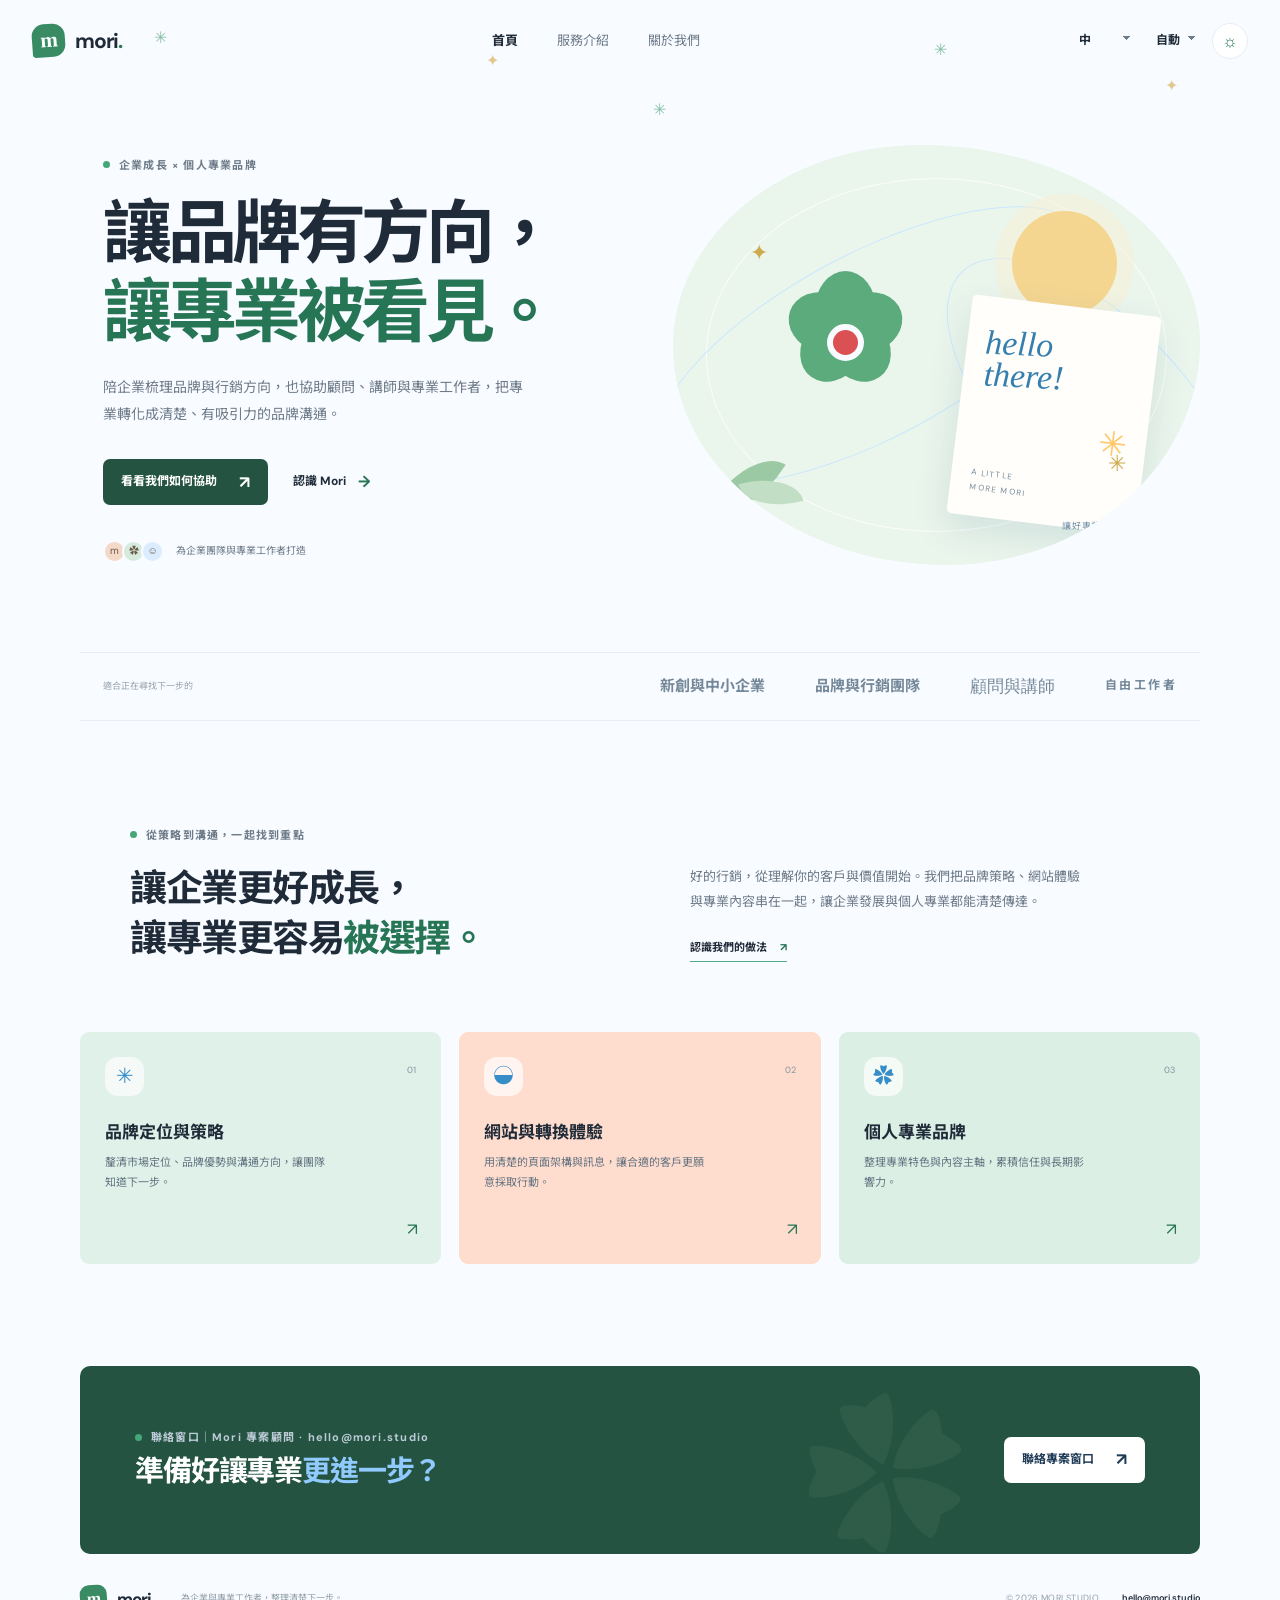
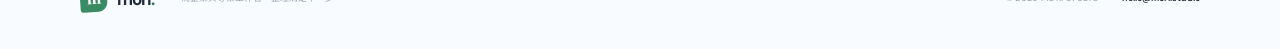
==== index.html @ 37d3c348 "Add multilingual marketing website Publish the three-page responsive site with Traditional Chinese, " ====
<!doctype html>
<html lang="zh-Hant">
<head>
  <meta charset="utf-8"><meta name="viewport" content="width=device-width, initial-scale=1">
  <meta name="theme-color" content="#f8fbff"><meta name="description" content="Mori Studio — thoughtful design for bright ideas.">
  <title>Mori Studio — 讓好點子，自然發光</title><link rel="stylesheet" href="style.css">
</head>
<body>
  <div class="season-sparkles" aria-hidden="true"><span>✳</span><span>✦</span><span>✳</span><span>✦</span><span>✳</span></div>
  <header class="site-header"><a class="brand" href="index.html" aria-label="Mori Studio home"><span class="brand-mark">m</span><span>mori<span class="brand-dot">.</span></span></a>
    <nav class="main-nav" id="mainNav"><a class="active" href="index.html" data-i18n="navHome">首頁</a><a href="services.html" data-i18n="navServices">服務介紹</a><a href="about.html" data-i18n="navAbout">品牌故事</a></nav>
    <div class="header-actions"><label class="select-wrap"><span class="sr-only">Language</span><select id="languageSelect" aria-label="Language"><option value="zh">中</option><option value="en">EN</option><option value="ja">日本語</option></select></label><label class="select-wrap season-select"><span class="sr-only">Season theme</span><select id="seasonSelect" aria-label="Season theme"><option value="auto" data-i18n="seasonAuto">自動</option><option value="none" data-i18n="seasonDefault">一般</option><option value="christmas" data-i18n="seasonChristmas">聖誕</option></select></label><button class="icon-button mode-toggle" id="modeToggle" aria-label="Toggle dark mode" title="Light / dark mode"><span class="sun-icon">☼</span></button><button class="menu-toggle" id="menuToggle" aria-label="Open menu" aria-expanded="false"><span></span><span></span></button></div>
  </header>
  <main>
    <section class="hero page-width">
      <div class="hero-copy"><p class="eyebrow"><span class="eyebrow-dot"></span><span data-i18n="heroEyebrow">讓靈感，成為日常</span></p><h1 data-i18n="heroTitle">讓好點子<br><span>自然發光。</span></h1><p class="hero-description" data-i18n="heroDescription">我們用設計與創意，陪伴品牌找到自己的節奏。從第一個想法開始，一起做出讓人記得的事。</p><div class="hero-buttons"><a class="button button-primary" href="services.html"><span data-i18n="heroCta">探索我們的服務</span><span class="arrow">↗</span></a><a class="text-link" href="about.html"><span data-i18n="heroSecondary">認識 Mori</span><span>→</span></a></div><div class="hero-note"><div class="avatar-stack"><span>m</span><span>✿</span><span>☺</span></div><p data-i18n="heroNote">和 120+ 個好點子一起成長</p></div></div>
      <div class="hero-art" aria-label="Abstract colorful shapes"><div class="art-orbit orbit-one"></div><div class="art-orbit orbit-two"></div><div class="art-sun"></div><div class="art-flower"><i></i><i></i><i></i><i></i><i></i><b></b></div><div class="art-card"><span class="card-scribble">hello<br>there!</span><span class="card-caption">A LITTLE<br>MORE MORI</span><span class="card-star">✳</span></div><div class="art-leaf leaf-one"></div><div class="art-leaf leaf-two"></div><div class="art-spark spark-one">✦</div><div class="art-spark spark-two">✳</div><div class="art-caption"><span>01 / 03</span><span data-i18n="artCaption">靈感，正在發生</span></div></div>
    </section>
    <section class="trust-strip page-width"><span data-i18n="trustLabel">適合正在尋找下一步的</span><div class="trust-logos"><b data-i18n="trust1">新創與中小企業</b><b data-i18n="trust2">品牌與行銷團隊</b><b class="logo-serif" data-i18n="trust3">顧問與講師</b><b class="logo-spaced" data-i18n="trust4">自由工作者</b></div></section>
    <section class="intro-section page-width"><div class="section-heading"><p class="eyebrow"><span class="eyebrow-dot"></span><span data-i18n="introEyebrow">小小工作室，大大好奇心</span></p><h2 data-i18n="introTitle">好設計，讓每一天<br>多一點點<span>喜歡。</span></h2></div><div class="intro-side"><p data-i18n="introCopy">Mori 是一間相信溫柔力量的創意工作室。我們把複雜的事情化成清楚的故事，讓品牌更靠近人，也更像自己。</p><a href="about.html" class="under-link"><span data-i18n="learnMore">多認識我們</span> <span>↗</span></a></div></section>
    <section class="service-preview page-width"><div class="service-card service-card-blue"><div class="service-icon">✳</div><span class="card-index">01</span><h3 data-i18n="service1Title">品牌識別</h3><p data-i18n="service1Text">從名字、色彩到語氣，整理出一眼就認得的品牌個性。</p><a href="services.html" aria-label="Brand identity">↗</a></div><div class="service-card service-card-peach"><div class="service-icon">◒</div><span class="card-index">02</span><h3 data-i18n="service2Title">網站體驗</h3><p data-i18n="service2Text">打造清楚好逛的網站，讓每一次點擊都有好感。</p><a href="services.html" aria-label="Web experience">↗</a></div><div class="service-card service-card-green"><div class="service-icon">✿</div><span class="card-index">03</span><h3 data-i18n="service3Title">內容創意</h3><p data-i18n="service3Text">用有溫度的文字與影像，把品牌故事分享出去。</p><a href="services.html" aria-label="Creative content">↗</a></div></section>
    <section class="cta-band page-width"><div><p class="eyebrow"><span class="eyebrow-dot"></span><span data-i18n="ctaEyebrow">下一個好點子，從這裡開始</span></p><h2 data-i18n="ctaTitle">一起做點<span>不一樣的。</span></h2></div><a class="button button-light" href="mailto:hello@mori.studio"><span data-i18n="ctaButton">和我們聊聊</span><span class="arrow">↗</span></a><span class="cta-flower" aria-hidden="true">✿</span></section>
  </main>
  <footer class="site-footer page-width"><a class="brand" href="index.html"><span class="brand-mark">m</span><span>mori<span class="brand-dot">.</span></span></a><p data-i18n="footerLine">為企業與專業工作者，整理清楚下一步。</p><div class="footer-right"><span>© 2026 MORI STUDIO</span><a href="mailto:hello@mori.studio">hello@mori.studio</a></div></footer>
  <script src="script.js"></script>
</body></html>
---- style.css ----
@import url('https://fonts.googleapis.com/css2?family=DM+Sans:wght@400;500;600;700&family=Noto+Sans+JP:wght@400;500;600;700&family=Noto+Sans+TC:wght@400;500;600;700;800&display=swap');
:root{--bg:#f8fbff;--surface:#fff;--ink:#202b39;--muted:#6e7b89;--blue:#75bafa;--blue-deep:#3289d1;--line:#e7edf3;--pale-blue:#e4f3ff;--peach:#ffddce;--green:#dcefe4;--navy:#203b57;--shadow:0 24px 70px #2c567215;--season:#76b9ef;--season-accent:#ffe4a5;--season-deep:#398aca;color-scheme:light}
*{box-sizing:border-box}html{scroll-behavior:smooth}body{margin:0;background:var(--bg);color:var(--ink);font-family:'DM Sans','Noto Sans TC','Noto Sans JP',sans-serif;line-height:1.65;transition:background .3s,color .3s}a{color:inherit;text-decoration:none}button,select{font:inherit}.page-width{width:min(1120px,calc(100% - 64px));margin-inline:auto}.site-header{height:82px;width:min(1240px,calc(100% - 64px));margin:auto;display:flex;align-items:center;justify-content:space-between;position:relative;z-index:10}.brand{display:inline-flex;align-items:center;gap:10px;font-size:21px;font-weight:700;letter-spacing:-1px}.brand-mark{width:33px;height:33px;border-radius:12px 12px 12px 3px;background:var(--blue);color:white;display:grid;place-items:center;font:700 21px Georgia,serif;transform:rotate(-4deg)}.brand-dot{color:var(--blue-deep)}.main-nav{display:flex;align-items:center;gap:39px;color:var(--muted);font-size:13px}.main-nav a{transition:color .2s}.main-nav a:hover,.main-nav a.active{color:var(--ink)}.main-nav a.active{font-weight:700}.header-actions{display:flex;align-items:center;gap:12px}.select-wrap select{appearance:none;border:0;background:transparent;color:var(--ink);font-weight:700;font-size:12px;padding:8px 20px 8px 9px;cursor:pointer;background-image:linear-gradient(45deg,transparent 50%,var(--muted) 50%),linear-gradient(135deg,var(--muted) 50%,transparent 50%);background-position:calc(100% - 8px) 13px,calc(100% - 4px) 13px;background-size:4px 4px;background-repeat:no-repeat}.icon-button,.menu-toggle{width:36px;height:36px;border:1px solid var(--line);background:var(--surface);border-radius:50%;color:var(--ink);cursor:pointer;display:grid;place-items:center}.sun-icon{font-size:17px;color:var(--blue-deep)}.menu-toggle{display:none;border-radius:10px}.menu-toggle span{width:15px;height:1.5px;background:var(--ink);display:block}.menu-toggle span+span{margin-top:4px}.sr-only{position:absolute;width:1px;height:1px;padding:0;margin:-1px;overflow:hidden;clip:rect(0,0,0,0);white-space:nowrap;border:0}
.hero{display:grid;grid-template-columns:1fr 1fr;align-items:center;gap:65px;padding:55px 0 80px;min-height:570px}.hero-copy{padding:10px 0 0 23px}.eyebrow{margin:0 0 20px;color:var(--muted);font-size:11px;font-weight:700;letter-spacing:.11em;display:flex;gap:9px;align-items:center}.eyebrow-dot{width:7px;height:7px;background:var(--blue);border-radius:50%}.hero h1,.subhero h1{font-size:clamp(44px,5.4vw,69px);letter-spacing:-.065em;line-height:1.15;margin:0 0 21px;font-weight:700}.hero h1 span,.subhero h1 span{color:var(--blue-deep)}.hero-description,.subhero-copy{max-width:430px;color:var(--muted);font-size:14px;line-height:1.95;margin:0}.hero-buttons{display:flex;align-items:center;gap:25px;margin-top:31px}.button{padding:13px 18px;border-radius:7px;display:inline-flex;align-items:center;gap:22px;font-size:12px;font-weight:700;transition:transform .2s,box-shadow .2s}.button:hover{transform:translateY(-2px);box-shadow:0 8px 22px #16416a20}.button-primary{background:var(--navy);color:white}.arrow{font-size:17px;line-height:1}.text-link{font-size:12px;font-weight:700;display:flex;gap:12px;align-items:center}.text-link span:last-child{font-size:16px;color:var(--blue-deep)}.hero-note{display:flex;align-items:center;gap:12px;margin-top:35px}.hero-note p{font-size:10px;color:var(--muted);margin:0}.avatar-stack{display:flex;padding-left:4px}.avatar-stack span{width:23px;height:23px;border-radius:50%;border:2px solid var(--bg);margin-left:-4px;background:#f4d9c8;color:#6d594b;font-size:10px;display:grid;place-items:center}.avatar-stack span:nth-child(2){background:#d6eade}.avatar-stack span:nth-child(3){background:#dcecff}
.hero-art{height:420px;position:relative;isolation:isolate;background:#edf7ff;border-radius:47% 53% 48% 52%/48% 47% 53% 52%;overflow:hidden}.hero-art:before{content:"";position:absolute;inset:33px;border:1px solid #ffffffbd;border-radius:50%;z-index:-1}.art-orbit{position:absolute;border:1px solid #c9e7ff;border-radius:50%;transform:rotate(-28deg)}.orbit-one{width:480px;height:185px;left:-41px;top:108px}.orbit-two{width:385px;height:180px;right:-88px;top:175px;transform:rotate(46deg)}.art-sun{position:absolute;width:105px;height:105px;border-radius:50%;background:#ffddbf;top:66px;right:83px;box-shadow:0 0 0 17px #ffeada70}.art-flower{position:absolute;width:155px;height:155px;top:125px;left:95px;animation:float 7s ease-in-out infinite}.art-flower i{width:61px;height:76px;position:absolute;left:47px;top:1px;background:#7dbbef;border-radius:50% 50% 43% 43%;transform-origin:50% 77%}.art-flower i:nth-child(2){transform:rotate(72deg)}.art-flower i:nth-child(3){transform:rotate(144deg)}.art-flower i:nth-child(4){transform:rotate(216deg)}.art-flower i:nth-child(5){transform:rotate(288deg)}.art-flower b{position:absolute;width:37px;height:37px;top:54px;left:59px;border-radius:50%;background:#ffe5a8;border:6px solid #f8fbff}.art-card{position:absolute;width:190px;height:220px;right:51px;bottom:40px;background:#fffefa;box-shadow:0 14px 35px #36688a22;border-radius:5px;transform:rotate(7deg);padding:25px 19px}.card-scribble{font:italic 34px Georgia,serif;color:#347faf;line-height:.95;display:block;transform:rotate(-4deg)}.card-caption{display:block;position:absolute;bottom:22px;left:20px;font-size:8px;letter-spacing:.16em;line-height:1.8;color:#74899b}.card-star{position:absolute;right:20px;top:105px;font-size:34px;color:#ffc96b}.art-leaf{position:absolute;width:42px;height:75px;border-radius:100% 0 100% 0;background:#9bc9a4;transform:rotate(32deg);left:54px;bottom:42px}.leaf-two{left:77px;bottom:35px;transform:rotate(75deg) scale(.78);background:#c2dfc5}.art-spark{position:absolute;color:#f1be56}.spark-one{top:90px;left:77px;font-size:22px}.spark-two{bottom:82px;right:74px;font-size:22px;color:#5ca8df}.art-caption{position:absolute;left:42px;bottom:31px;right:40px;display:flex;justify-content:space-between;color:#7191aa;font-size:9px;letter-spacing:.09em}.art-caption span:first-child{font-weight:700}.trust-strip{border-top:1px solid var(--line);border-bottom:1px solid var(--line);padding:21px 23px;display:flex;align-items:center;justify-content:space-between;color:#98a4ae;font-size:9px}.trust-logos{display:flex;align-items:center;gap:50px;color:#75889a}.trust-logos b{font-size:15px;font-weight:700}.trust-logos b span{font-size:7px;vertical-align:top}.trust-logos .logo-serif{font:17px Georgia,serif}.trust-logos .logo-spaced{letter-spacing:.2em;font-size:12px}.trust-logos .logo-script{font:italic 17px Georgia,serif}
.intro-section{display:grid;grid-template-columns:1fr 1fr;gap:100px;padding:105px 50px 58px;align-items:end}.section-heading h2,.process-intro h2,.values-section h2{font-size:37px;line-height:1.35;letter-spacing:-.04em;margin:0}.section-heading h2 span,.values-section h2 span{color:var(--blue-deep)}.intro-side{padding-bottom:4px}.intro-side p,.process-intro>p:last-child{max-width:400px;color:var(--muted);font-size:13px;line-height:1.95;margin:0 0 19px}.under-link{font-size:11px;font-weight:700;border-bottom:1px solid var(--blue);padding-bottom:7px}.under-link span:last-child{color:var(--blue-deep);margin-left:10px}.service-preview{display:grid;grid-template-columns:repeat(3,1fr);gap:18px;padding:10px 0 102px}.service-card{min-height:232px;border-radius:9px;padding:25px 25px 22px;position:relative;overflow:hidden}.service-card-blue{background:var(--pale-blue)}.service-card-peach{background:var(--peach)}.service-card-green{background:var(--green)}.service-icon{width:39px;height:39px;background:#ffffffb0;border-radius:13px;display:grid;place-items:center;color:#368dc8;font-size:21px}.card-index{position:absolute;right:25px;top:31px;color:#8293a0;font-size:9px}.service-card h3{font-size:17px;margin:22px 0 7px}.service-card p{font-size:11px;color:#657482;line-height:1.8;max-width:225px;margin:0}.service-card>a{position:absolute;right:23px;bottom:21px;font-size:17px;color:var(--blue-deep)}
.cta-band{position:relative;overflow:hidden;background:var(--navy);border-radius:10px;min-height:188px;padding:40px 55px;display:flex;align-items:center;justify-content:space-between;color:white}.cta-band .eyebrow{color:#bdcbd8;margin-bottom:7px}.cta-band .eyebrow-dot{background:#85c3f5}.cta-band h2{font-size:29px;line-height:1.3;letter-spacing:-.04em;margin:0}.cta-band h2 span{color:#91caff}.button-light{background:white;color:#203b57;position:relative;z-index:1}.cta-flower{position:absolute;font-size:165px;color:#ffffff0c;right:230px;bottom:-61px;transform:rotate(-17deg)}.site-footer{padding:31px 0 36px;display:flex;align-items:center;gap:27px;color:#93a0aa;font-size:9px}.site-footer .brand{font-size:17px;color:var(--ink)}.site-footer .brand-mark{width:27px;height:27px;font-size:17px;border-radius:9px 9px 9px 3px}.site-footer>p{margin:0}.footer-right{margin-left:auto;display:flex;align-items:center;gap:23px;font-size:9px;letter-spacing:.04em}.footer-right a{color:var(--ink);font-weight:600;letter-spacing:0}.season-sparkles{display:none;pointer-events:none}.subhero{min-height:390px;padding:82px 90px 72px;position:relative;overflow:hidden;border-bottom:1px solid var(--line)}.subhero h1{font-size:56px;margin-bottom:18px}.subhero-copy{max-width:520px}.subhero-shape{position:absolute;right:130px;top:80px;font-size:190px;line-height:1;color:#e4f3ff;transform:rotate(-12deg)}.offer-list{padding:45px 90px 76px}.offer-row{min-height:131px;border-bottom:1px solid var(--line);display:grid;grid-template-columns:55px 75px 1fr 35px;align-items:center;gap:15px}.offer-number{font-size:11px;color:#9eabb5}.offer-icon{width:49px;height:49px;border-radius:16px;display:grid;place-items:center;font-size:23px;color:var(--blue-deep)}.offer-icon.blue{background:var(--pale-blue)}.offer-icon.peach{background:var(--peach)}.offer-icon.green{background:var(--green)}.offer-row h2{font-size:19px;margin:0 0 5px}.offer-row p{font-size:11px;color:var(--muted);margin:0}.offer-arrow{color:var(--blue-deep);font-size:19px}.process-section{padding:68px 75px 80px;background:#f0f7fc;border-radius:12px;display:grid;grid-template-columns:.8fr 1.2fr;gap:75px;margin-bottom:90px}.process-intro h2{font-size:30px;margin-bottom:12px}.process-intro>p:last-child{font-size:12px}.process-steps{display:grid;grid-template-columns:repeat(3,1fr);gap:22px;align-content:center}.process-steps>div{border-top:1px solid #cbddea;padding-top:14px}.process-steps>div>span{font-size:10px;color:var(--blue-deep);font-weight:700}.process-steps h3{font-size:14px;margin:15px 0 6px}.process-steps p{font-size:10px;line-height:1.8;color:var(--muted);margin:0}.about-hero{min-height:450px}.about-illustration{position:absolute;right:140px;top:80px;width:270px;height:270px;border-radius:50%;background:#edf7ff;display:grid;place-items:center}.about-circle{width:160px;height:160px;border:1px solid #add6f1;border-radius:50%;display:flex;flex-direction:column;align-items:center;justify-content:center;color:#438bc0;font:italic 38px Georgia,serif;transform:rotate(-10deg)}.about-circle span{font:10px 'DM Sans',sans-serif;letter-spacing:.2em;text-transform:uppercase}.about-star{position:absolute;right:17px;top:22px;font-size:45px;color:#facb74}.about-leaf{position:absolute;bottom:17px;left:15px;font-size:45px;color:#9dcba6}.about-line{position:absolute;width:350px;height:125px;border:1px solid #c4e2f6;border-radius:50%;transform:rotate(-32deg)}.values-section{padding:95px 85px;display:grid;grid-template-columns:.75fr 1.25fr;gap:80px}.values-section h2{font-size:36px}.values-grid{display:grid;grid-template-columns:1fr 1fr;gap:28px 34px}.values-grid article{border-top:1px solid var(--line);padding-top:14px}.values-grid article>span{font-size:10px;color:var(--blue-deep);font-weight:700}.values-grid h3{font-size:14px;margin:10px 0 5px}.values-grid p{font-size:10px;color:var(--muted);line-height:1.8;margin:0}.quote-section{position:relative;text-align:center;padding:60px 140px 78px;background:#f0f7fc;border-radius:12px;margin-bottom:90px}.quote-mark{font:68px Georgia,serif;color:var(--blue);line-height:.8}.quote-section blockquote{font-size:23px;font-weight:600;line-height:1.7;max-width:700px;margin:17px auto 20px;letter-spacing:-.025em}.quote-credit{font-size:9px;letter-spacing:.17em;color:var(--muted)}.quote-flower{position:absolute;right:58px;bottom:30px;color:#cbe5f8;font-size:65px}
body.dark{--bg:#121c27;--surface:#1b2836;--ink:#edf5fc;--muted:#9badbc;--blue:#5ca8e5;--blue-deep:#8ccaff;--line:#2a3948;--pale-blue:#20394d;--peach:#44342f;--green:#293d35;--navy:#1d3852;--shadow:0 24px 70px #0004;color-scheme:dark}.dark .hero-art,.dark .about-illustration{background:#1b3041}.dark .process-section,.dark .quote-section{background:#182936}.dark .art-card{background:#263340}.dark .art-card .card-scribble{color:#8ccaff}.dark .art-flower b{border-color:#1b3041}.dark .art-caption,.dark .card-caption{color:#9bb2c4}.dark .trust-logos{color:#9badbc}.dark .subhero-shape{color:#1c2c3a}.dark .service-card p{color:#b3c1cb}.dark .button-light{background:#eef6fc;color:#203b57}
body.christmas{--blue:#53aa87;--blue-deep:#267555;--pale-blue:#dff1e8;--navy:#245441;--season:#65b98f;--season-accent:#e7bc61;--season-deep:#307c5c}.christmas .hero-art,.christmas .about-illustration{background:#eaf5ec}.christmas .art-sun{background:#f4d690;box-shadow:0 0 0 17px #f8edcf70}.christmas .art-flower i{background:#5bab7d}.christmas .art-flower b{background:#db5053}.christmas .season-sparkles{display:block;position:absolute;inset:0 0 auto;height:1px;z-index:1}.season-sparkles span{position:absolute;top:25px;color:#3b9a6d;font-size:16px;opacity:.6}.season-sparkles span:nth-child(1){left:12%}.season-sparkles span:nth-child(2){left:38%;top:48px;color:#d4a744}.season-sparkles span:nth-child(3){right:26%;top:37px}.season-sparkles span:nth-child(4){right:8%;top:73px;color:#d4a744}.season-sparkles span:nth-child(5){right:48%;top:97px}.christmas .brand-mark{background:#388b63}.christmas .eyebrow-dot{background:#45a777}.christmas .art-spark{color:#ceaa4c}
@keyframes float{0%,100%{transform:translateY(0) rotate(-4deg)}50%{transform:translateY(-9px) rotate(2deg)}}
@media(max-width:850px){.hero{gap:25px}.hero-copy{padding-left:0}.hero-art{height:360px}.art-card{width:160px;height:190px;right:24px}.art-flower{left:55px;top:100px;transform:scale(.85)}.intro-section{padding-inline:20px;gap:45px}.trust-logos{gap:25px}.subhero{padding-left:50px}.subhero-shape{right:30px}.about-illustration{right:40px;transform:scale(.8)}.process-section{padding:48px 35px;gap:35px}.values-section{padding-inline:35px;gap:40px}}
@media(max-width:640px){.page-width{width:calc(100% - 38px)}.site-header{width:calc(100% - 38px);height:70px}.brand{font-size:19px}.main-nav{display:none;position:absolute;top:62px;right:0;left:0;background:var(--surface);border:1px solid var(--line);border-radius:12px;padding:12px;box-shadow:var(--shadow);flex-direction:column;align-items:stretch;gap:0}.main-nav.open{display:flex}.main-nav a{padding:12px 13px}.header-actions{gap:7px}.icon-button,.menu-toggle{width:34px;height:34px}.menu-toggle{display:block}.hero{display:flex;flex-direction:column;align-items:stretch;padding:38px 0 50px;gap:35px;min-height:unset}.hero-copy{padding:0 3px}.eyebrow{font-size:10px;margin-bottom:16px}.hero h1{font-size:49px;margin-bottom:17px}.hero-description{font-size:13px}.hero-buttons{margin-top:24px;gap:18px}.button{padding:12px 14px;gap:16px}.hero-note{margin-top:25px}.hero-art{height:320px;width:min(100%,420px);align-self:center}.art-flower{left:44px;top:81px;transform:scale(.78)}.art-card{width:153px;height:177px;right:22px;bottom:34px;padding:21px 16px}.card-scribble{font-size:29px}.art-sun{width:78px;height:78px;top:44px;right:56px}.art-caption{left:28px;right:26px;bottom:22px}.trust-strip{padding:17px 2px;display:block}.trust-strip>span{display:block;text-align:center;margin-bottom:14px}.trust-logos{justify-content:space-around;gap:8px}.trust-logos b{font-size:12px}.trust-logos .logo-serif,.trust-logos .logo-script{font-size:13px}.trust-logos .logo-spaced{font-size:9px}.intro-section{grid-template-columns:1fr;gap:16px;padding:68px 4px 32px}.section-heading h2,.values-section h2{font-size:32px}.intro-side p{font-size:12px}.service-preview{grid-template-columns:1fr;gap:11px;padding-bottom:64px}.service-card{min-height:190px;padding:21px}.service-card h3{margin-top:17px}.cta-band{min-height:215px;padding:30px 25px;align-items:flex-start;flex-direction:column;justify-content:center;gap:18px}.cta-band h2{font-size:25px}.cta-flower{right:12px;bottom:-50px;font-size:140px}.site-footer{padding:24px 0 30px;display:grid;grid-template-columns:1fr auto;gap:9px}.site-footer>p{grid-column:1/-1;grid-row:2}.footer-right{grid-column:1/-1;margin:7px 0 0;justify-content:space-between}.subhero{min-height:355px;padding:62px 5px 45px}.subhero h1{font-size:43px;position:relative;z-index:1}.subhero-copy{max-width:350px;font-size:12px;position:relative;z-index:1}.subhero-shape{font-size:115px;right:5px;top:115px;opacity:.65}.offer-list{padding:24px 0 52px}.offer-row{min-height:112px;grid-template-columns:28px 48px 1fr 18px;gap:9px}.offer-icon{width:40px;height:40px;border-radius:13px}.offer-row h2{font-size:15px}.offer-row p{font-size:9px;line-height:1.6}.process-section{display:block;padding:34px 23px;margin-bottom:60px}.process-intro h2{font-size:26px}.process-steps{margin-top:29px;gap:12px}.process-steps h3{font-size:12px}.process-steps p{font-size:9px}.about-hero{min-height:455px}.about-hero .subhero-copy{max-width:310px}.about-illustration{width:170px;height:170px;top:auto;bottom:12px;right:-2px;transform:scale(.72);transform-origin:bottom right;opacity:.85}.about-circle{width:145px;height:145px}.values-section{padding:65px 4px;display:block}.values-grid{margin-top:27px;gap:22px 18px}.values-grid h3{font-size:12px}.values-grid p{font-size:9px}.quote-section{padding:45px 23px 58px;margin-bottom:60px}.quote-section blockquote{font-size:18px}.quote-flower{right:15px;bottom:8px;font-size:44px}.christmas .season-sparkles span{top:9px;font-size:11px}.christmas .season-sparkles span:nth-child(2){top:22px}.christmas .season-sparkles span:nth-child(3){top:13px}.christmas .season-sparkles span:nth-child(4){top:31px}.christmas .season-sparkles span:nth-child(5){top:42px}}
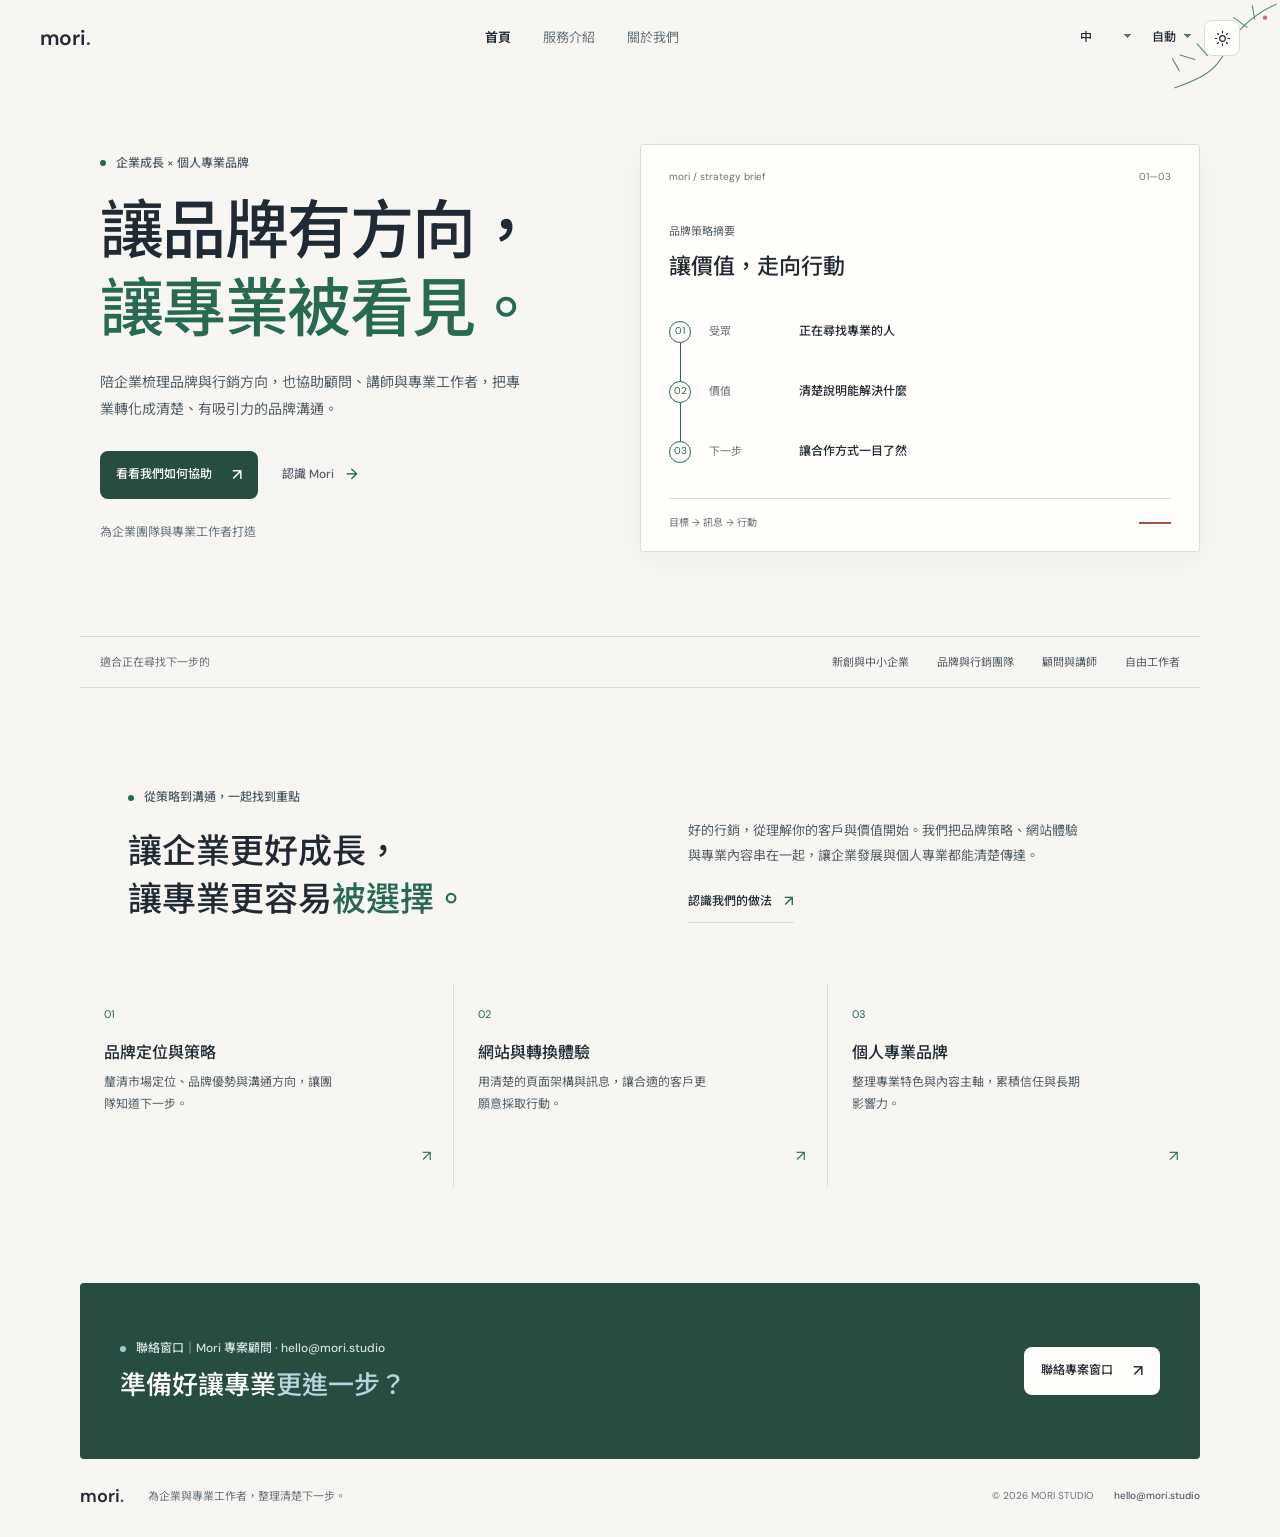
==== commit 7cc5835f: "Refine Mori Studio visual design Replace decorative hero art with a brand strategy brief. Refine spa" ====
--- a/index.html
+++ b/index.html
@@ -1,26 +1,64 @@
 <!doctype html>
 <html lang="zh-Hant">
 <head>
-  <meta charset="utf-8"><meta name="viewport" content="width=device-width, initial-scale=1">
-  <meta name="theme-color" content="#f8fbff"><meta name="description" content="Mori Studio — thoughtful design for bright ideas.">
-  <title>Mori Studio — 讓好點子，自然發光</title><link rel="stylesheet" href="style.css">
+  <meta charset="utf-8">
+  <meta name="viewport" content="width=device-width, initial-scale=1">
+  <meta name="theme-color" content="#f7f6f2">
+  <meta name="description" content="Mori Studio helps businesses clarify their brand and experts communicate their value.">
+  <title>Mori Studio — 讓品牌更有方向，讓專業被看見</title>
+  <link rel="stylesheet" href="style.css">
 </head>
 <body>
-  <div class="season-sparkles" aria-hidden="true"><span>✳</span><span>✦</span><span>✳</span><span>✦</span><span>✳</span></div>
-  <header class="site-header"><a class="brand" href="index.html" aria-label="Mori Studio home"><span class="brand-mark">m</span><span>mori<span class="brand-dot">.</span></span></a>
-    <nav class="main-nav" id="mainNav"><a class="active" href="index.html" data-i18n="navHome">首頁</a><a href="services.html" data-i18n="navServices">服務介紹</a><a href="about.html" data-i18n="navAbout">品牌故事</a></nav>
-    <div class="header-actions"><label class="select-wrap"><span class="sr-only">Language</span><select id="languageSelect" aria-label="Language"><option value="zh">中</option><option value="en">EN</option><option value="ja">日本語</option></select></label><label class="select-wrap season-select"><span class="sr-only">Season theme</span><select id="seasonSelect" aria-label="Season theme"><option value="auto" data-i18n="seasonAuto">自動</option><option value="none" data-i18n="seasonDefault">一般</option><option value="christmas" data-i18n="seasonChristmas">聖誕</option></select></label><button class="icon-button mode-toggle" id="modeToggle" aria-label="Toggle dark mode" title="Light / dark mode"><span class="sun-icon">☼</span></button><button class="menu-toggle" id="menuToggle" aria-label="Open menu" aria-expanded="false"><span></span><span></span></button></div>
+  <div class="season-decoration" aria-hidden="true"><svg viewBox="0 0 150 120"><path d="M145 4C112 19 91 39 77 67S43 104 9 116M116 24l-3-18m-7 29L88 22m-1 19-20-4m-3 24-2-20m-9 32L39 57m-3 21-20-6m-1 21-9-16"/><circle cx="130" cy="22" r="4"/></svg></div>
+  <header class="site-header">
+    <a class="brand" href="index.html" aria-label="Mori Studio home">mori<span>.</span></a>
+    <nav class="main-nav" id="mainNav">
+      <a class="active" href="index.html" data-i18n="navHome">首頁</a>
+      <a href="services.html" data-i18n="navServices">服務介紹</a>
+      <a href="about.html" data-i18n="navAbout">關於我們</a>
+    </nav>
+    <div class="header-actions">
+      <label class="select-wrap"><span class="sr-only">Language</span><select id="languageSelect" aria-label="Language"><option value="zh">中</option><option value="en">EN</option><option value="ja">日本語</option></select></label>
+      <label class="select-wrap season-select"><span class="sr-only">Season theme</span><select id="seasonSelect" aria-label="Season theme"><option value="auto" data-i18n="seasonAuto">自動</option><option value="none" data-i18n="seasonDefault">一般</option><option value="christmas" data-i18n="seasonChristmas">聖誕</option></select></label>
+      <button class="icon-button mode-toggle" id="modeToggle" aria-label="Toggle dark mode" title="Light / dark mode"><svg viewBox="0 0 24 24" aria-hidden="true"><circle cx="12" cy="12" r="4"/><path d="M12 2v2m0 16v2M4.93 4.93l1.42 1.42m11.3 11.3 1.42 1.42M2 12h2m16 0h2M4.93 19.07l1.42-1.42m11.3-11.3 1.42-1.42"/></svg></button>
+      <button class="menu-toggle" id="menuToggle" aria-label="Open menu" aria-expanded="false"><span></span><span></span></button>
+    </div>
   </header>
   <main>
     <section class="hero page-width">
-      <div class="hero-copy"><p class="eyebrow"><span class="eyebrow-dot"></span><span data-i18n="heroEyebrow">讓靈感，成為日常</span></p><h1 data-i18n="heroTitle">讓好點子<br><span>自然發光。</span></h1><p class="hero-description" data-i18n="heroDescription">我們用設計與創意，陪伴品牌找到自己的節奏。從第一個想法開始，一起做出讓人記得的事。</p><div class="hero-buttons"><a class="button button-primary" href="services.html"><span data-i18n="heroCta">探索我們的服務</span><span class="arrow">↗</span></a><a class="text-link" href="about.html"><span data-i18n="heroSecondary">認識 Mori</span><span>→</span></a></div><div class="hero-note"><div class="avatar-stack"><span>m</span><span>✿</span><span>☺</span></div><p data-i18n="heroNote">和 120+ 個好點子一起成長</p></div></div>
-      <div class="hero-art" aria-label="Abstract colorful shapes"><div class="art-orbit orbit-one"></div><div class="art-orbit orbit-two"></div><div class="art-sun"></div><div class="art-flower"><i></i><i></i><i></i><i></i><i></i><b></b></div><div class="art-card"><span class="card-scribble">hello<br>there!</span><span class="card-caption">A LITTLE<br>MORE MORI</span><span class="card-star">✳</span></div><div class="art-leaf leaf-one"></div><div class="art-leaf leaf-two"></div><div class="art-spark spark-one">✦</div><div class="art-spark spark-two">✳</div><div class="art-caption"><span>01 / 03</span><span data-i18n="artCaption">靈感，正在發生</span></div></div>
+      <div class="hero-copy">
+        <p class="eyebrow"><span class="eyebrow-dot"></span><span data-i18n="heroEyebrow">企業成長 × 個人專業品牌</span></p>
+        <h1 data-i18n="heroTitle">讓品牌有方向，<br><span>讓專業被看見。</span></h1>
+        <p class="hero-description" data-i18n="heroDescription">陪企業梳理品牌與行銷方向，也協助顧問、講師與專業工作者，把專業轉化成清楚、有吸引力的品牌溝通。</p>
+        <div class="hero-buttons"><a class="button button-primary" href="services.html"><span data-i18n="heroCta">看看我們如何協助</span><span class="arrow" aria-hidden="true">↗</span></a><a class="text-link" href="about.html"><span data-i18n="heroSecondary">認識 Mori</span><span aria-hidden="true">→</span></a></div>
+        <p class="hero-note" data-i18n="heroNote">為企業團隊與專業工作者打造</p>
+      </div>
+      <div class="hero-art" role="img" aria-label="A brand strategy brief showing audience, value, and action">
+        <div class="brief-topline"><span>mori / strategy brief</span><span>01—03</span></div>
+        <div class="brief-heading"><span class="brief-kicker" data-i18n="visualHeading">品牌策略摘要</span><h2 data-i18n="visualTitle">讓價值，走向行動</h2></div>
+        <div class="strategy-route">
+          <div class="route-step"><span class="route-number">01</span><span class="route-label" data-i18n="visualAudienceLabel">受眾</span><strong data-i18n="visualAudience">正在尋找專業的人</strong></div>
+          <span class="route-line" aria-hidden="true"></span>
+          <div class="route-step"><span class="route-number">02</span><span class="route-label" data-i18n="visualValueLabel">價值</span><strong data-i18n="visualValue">清楚說明能解決什麼</strong></div>
+          <span class="route-line" aria-hidden="true"></span>
+          <div class="route-step"><span class="route-number">03</span><span class="route-label" data-i18n="visualActionLabel">下一步</span><strong data-i18n="visualAction">讓合作方式一目了然</strong></div>
+        </div>
+        <div class="brief-footer"><span data-i18n="visualFoot">目標 → 訊息 → 行動</span><span class="brief-rule"></span></div>
+      </div>
     </section>
-    <section class="trust-strip page-width"><span data-i18n="trustLabel">適合正在尋找下一步的</span><div class="trust-logos"><b data-i18n="trust1">新創與中小企業</b><b data-i18n="trust2">品牌與行銷團隊</b><b class="logo-serif" data-i18n="trust3">顧問與講師</b><b class="logo-spaced" data-i18n="trust4">自由工作者</b></div></section>
-    <section class="intro-section page-width"><div class="section-heading"><p class="eyebrow"><span class="eyebrow-dot"></span><span data-i18n="introEyebrow">小小工作室，大大好奇心</span></p><h2 data-i18n="introTitle">好設計，讓每一天<br>多一點點<span>喜歡。</span></h2></div><div class="intro-side"><p data-i18n="introCopy">Mori 是一間相信溫柔力量的創意工作室。我們把複雜的事情化成清楚的故事，讓品牌更靠近人，也更像自己。</p><a href="about.html" class="under-link"><span data-i18n="learnMore">多認識我們</span> <span>↗</span></a></div></section>
-    <section class="service-preview page-width"><div class="service-card service-card-blue"><div class="service-icon">✳</div><span class="card-index">01</span><h3 data-i18n="service1Title">品牌識別</h3><p data-i18n="service1Text">從名字、色彩到語氣，整理出一眼就認得的品牌個性。</p><a href="services.html" aria-label="Brand identity">↗</a></div><div class="service-card service-card-peach"><div class="service-icon">◒</div><span class="card-index">02</span><h3 data-i18n="service2Title">網站體驗</h3><p data-i18n="service2Text">打造清楚好逛的網站，讓每一次點擊都有好感。</p><a href="services.html" aria-label="Web experience">↗</a></div><div class="service-card service-card-green"><div class="service-icon">✿</div><span class="card-index">03</span><h3 data-i18n="service3Title">內容創意</h3><p data-i18n="service3Text">用有溫度的文字與影像，把品牌故事分享出去。</p><a href="services.html" aria-label="Creative content">↗</a></div></section>
-    <section class="cta-band page-width"><div><p class="eyebrow"><span class="eyebrow-dot"></span><span data-i18n="ctaEyebrow">下一個好點子，從這裡開始</span></p><h2 data-i18n="ctaTitle">一起做點<span>不一樣的。</span></h2></div><a class="button button-light" href="mailto:hello@mori.studio"><span data-i18n="ctaButton">和我們聊聊</span><span class="arrow">↗</span></a><span class="cta-flower" aria-hidden="true">✿</span></section>
+    <section class="trust-strip page-width"><span class="trust-label" data-i18n="trustLabel">適合正在尋找下一步的</span><div class="trust-logos"><span data-i18n="trust1">新創與中小企業</span><span data-i18n="trust2">品牌與行銷團隊</span><span data-i18n="trust3">顧問與講師</span><span data-i18n="trust4">自由工作者</span></div></section>
+    <section class="intro-section page-width">
+      <div class="section-heading"><p class="eyebrow"><span class="eyebrow-dot"></span><span data-i18n="introEyebrow">從策略到溝通，一起找到重點</span></p><h2 data-i18n="introTitle">讓企業更好成長，<br>讓專業更容易<span>被選擇。</span></h2></div>
+      <div class="intro-side"><p data-i18n="introCopy">好的行銷，從理解你的客戶與價值開始。我們把品牌策略、網站體驗與專業內容串在一起，讓企業發展與個人專業都能清楚傳達。</p><a href="about.html" class="under-link"><span data-i18n="learnMore">認識我們的做法</span><span aria-hidden="true">↗</span></a></div>
+    </section>
+    <section class="service-preview page-width">
+      <a class="service-card" href="services.html"><span class="card-index">01</span><h3 data-i18n="service1Title">品牌定位與策略</h3><p data-i18n="service1Text">釐清市場定位、品牌優勢與溝通方向，讓團隊知道下一步。</p><span class="card-arrow" aria-hidden="true">↗</span></a>
+      <a class="service-card" href="services.html"><span class="card-index">02</span><h3 data-i18n="service2Title">網站與轉換體驗</h3><p data-i18n="service2Text">用清楚的頁面架構與訊息，讓合適的客戶更願意採取行動。</p><span class="card-arrow" aria-hidden="true">↗</span></a>
+      <a class="service-card" href="services.html"><span class="card-index">03</span><h3 data-i18n="service3Title">個人專業品牌</h3><p data-i18n="service3Text">整理專業特色與內容主軸，累積信任與長期影響力。</p><span class="card-arrow" aria-hidden="true">↗</span></a>
+    </section>
+    <section class="cta-band page-width"><div><p class="eyebrow"><span class="eyebrow-dot"></span><span data-i18n="ctaEyebrow">聯絡窗口｜Mori 專案顧問 · hello@mori.studio</span></p><h2 data-i18n="ctaTitle">準備好讓專業<span>更進一步？</span></h2></div><a class="button button-light" href="mailto:hello@mori.studio"><span data-i18n="ctaButton">聯絡專案窗口</span><span class="arrow" aria-hidden="true">↗</span></a></section>
   </main>
-  <footer class="site-footer page-width"><a class="brand" href="index.html"><span class="brand-mark">m</span><span>mori<span class="brand-dot">.</span></span></a><p data-i18n="footerLine">為企業與專業工作者，整理清楚下一步。</p><div class="footer-right"><span>© 2026 MORI STUDIO</span><a href="mailto:hello@mori.studio">hello@mori.studio</a></div></footer>
+  <footer class="site-footer page-width"><a class="brand" href="index.html">mori<span>.</span></a><p data-i18n="footerLine">為企業與專業工作者，整理清楚下一步。</p><div class="footer-right"><span>© 2026 MORI STUDIO</span><a href="mailto:hello@mori.studio">hello@mori.studio</a></div></footer>
   <script src="script.js"></script>
-</body></html>
+</body>
+</html>
--- a/style.css
+++ b/style.css
@@ -1,12 +1,30 @@
-@import url('https://fonts.googleapis.com/css2?family=DM+Sans:wght@400;500;600;700&family=Noto+Sans+JP:wght@400;500;600;700&family=Noto+Sans+TC:wght@400;500;600;700;800&display=swap');
-:root{--bg:#f8fbff;--surface:#fff;--ink:#202b39;--muted:#6e7b89;--blue:#75bafa;--blue-deep:#3289d1;--line:#e7edf3;--pale-blue:#e4f3ff;--peach:#ffddce;--green:#dcefe4;--navy:#203b57;--shadow:0 24px 70px #2c567215;--season:#76b9ef;--season-accent:#ffe4a5;--season-deep:#398aca;color-scheme:light}
-*{box-sizing:border-box}html{scroll-behavior:smooth}body{margin:0;background:var(--bg);color:var(--ink);font-family:'DM Sans','Noto Sans TC','Noto Sans JP',sans-serif;line-height:1.65;transition:background .3s,color .3s}a{color:inherit;text-decoration:none}button,select{font:inherit}.page-width{width:min(1120px,calc(100% - 64px));margin-inline:auto}.site-header{height:82px;width:min(1240px,calc(100% - 64px));margin:auto;display:flex;align-items:center;justify-content:space-between;position:relative;z-index:10}.brand{display:inline-flex;align-items:center;gap:10px;font-size:21px;font-weight:700;letter-spacing:-1px}.brand-mark{width:33px;height:33px;border-radius:12px 12px 12px 3px;background:var(--blue);color:white;display:grid;place-items:center;font:700 21px Georgia,serif;transform:rotate(-4deg)}.brand-dot{color:var(--blue-deep)}.main-nav{display:flex;align-items:center;gap:39px;color:var(--muted);font-size:13px}.main-nav a{transition:color .2s}.main-nav a:hover,.main-nav a.active{color:var(--ink)}.main-nav a.active{font-weight:700}.header-actions{display:flex;align-items:center;gap:12px}.select-wrap select{appearance:none;border:0;background:transparent;color:var(--ink);font-weight:700;font-size:12px;padding:8px 20px 8px 9px;cursor:pointer;background-image:linear-gradient(45deg,transparent 50%,var(--muted) 50%),linear-gradient(135deg,var(--muted) 50%,transparent 50%);background-position:calc(100% - 8px) 13px,calc(100% - 4px) 13px;background-size:4px 4px;background-repeat:no-repeat}.icon-button,.menu-toggle{width:36px;height:36px;border:1px solid var(--line);background:var(--surface);border-radius:50%;color:var(--ink);cursor:pointer;display:grid;place-items:center}.sun-icon{font-size:17px;color:var(--blue-deep)}.menu-toggle{display:none;border-radius:10px}.menu-toggle span{width:15px;height:1.5px;background:var(--ink);display:block}.menu-toggle span+span{margin-top:4px}.sr-only{position:absolute;width:1px;height:1px;padding:0;margin:-1px;overflow:hidden;clip:rect(0,0,0,0);white-space:nowrap;border:0}
-.hero{display:grid;grid-template-columns:1fr 1fr;align-items:center;gap:65px;padding:55px 0 80px;min-height:570px}.hero-copy{padding:10px 0 0 23px}.eyebrow{margin:0 0 20px;color:var(--muted);font-size:11px;font-weight:700;letter-spacing:.11em;display:flex;gap:9px;align-items:center}.eyebrow-dot{width:7px;height:7px;background:var(--blue);border-radius:50%}.hero h1,.subhero h1{font-size:clamp(44px,5.4vw,69px);letter-spacing:-.065em;line-height:1.15;margin:0 0 21px;font-weight:700}.hero h1 span,.subhero h1 span{color:var(--blue-deep)}.hero-description,.subhero-copy{max-width:430px;color:var(--muted);font-size:14px;line-height:1.95;margin:0}.hero-buttons{display:flex;align-items:center;gap:25px;margin-top:31px}.button{padding:13px 18px;border-radius:7px;display:inline-flex;align-items:center;gap:22px;font-size:12px;font-weight:700;transition:transform .2s,box-shadow .2s}.button:hover{transform:translateY(-2px);box-shadow:0 8px 22px #16416a20}.button-primary{background:var(--navy);color:white}.arrow{font-size:17px;line-height:1}.text-link{font-size:12px;font-weight:700;display:flex;gap:12px;align-items:center}.text-link span:last-child{font-size:16px;color:var(--blue-deep)}.hero-note{display:flex;align-items:center;gap:12px;margin-top:35px}.hero-note p{font-size:10px;color:var(--muted);margin:0}.avatar-stack{display:flex;padding-left:4px}.avatar-stack span{width:23px;height:23px;border-radius:50%;border:2px solid var(--bg);margin-left:-4px;background:#f4d9c8;color:#6d594b;font-size:10px;display:grid;place-items:center}.avatar-stack span:nth-child(2){background:#d6eade}.avatar-stack span:nth-child(3){background:#dcecff}
-.hero-art{height:420px;position:relative;isolation:isolate;background:#edf7ff;border-radius:47% 53% 48% 52%/48% 47% 53% 52%;overflow:hidden}.hero-art:before{content:"";position:absolute;inset:33px;border:1px solid #ffffffbd;border-radius:50%;z-index:-1}.art-orbit{position:absolute;border:1px solid #c9e7ff;border-radius:50%;transform:rotate(-28deg)}.orbit-one{width:480px;height:185px;left:-41px;top:108px}.orbit-two{width:385px;height:180px;right:-88px;top:175px;transform:rotate(46deg)}.art-sun{position:absolute;width:105px;height:105px;border-radius:50%;background:#ffddbf;top:66px;right:83px;box-shadow:0 0 0 17px #ffeada70}.art-flower{position:absolute;width:155px;height:155px;top:125px;left:95px;animation:float 7s ease-in-out infinite}.art-flower i{width:61px;height:76px;position:absolute;left:47px;top:1px;background:#7dbbef;border-radius:50% 50% 43% 43%;transform-origin:50% 77%}.art-flower i:nth-child(2){transform:rotate(72deg)}.art-flower i:nth-child(3){transform:rotate(144deg)}.art-flower i:nth-child(4){transform:rotate(216deg)}.art-flower i:nth-child(5){transform:rotate(288deg)}.art-flower b{position:absolute;width:37px;height:37px;top:54px;left:59px;border-radius:50%;background:#ffe5a8;border:6px solid #f8fbff}.art-card{position:absolute;width:190px;height:220px;right:51px;bottom:40px;background:#fffefa;box-shadow:0 14px 35px #36688a22;border-radius:5px;transform:rotate(7deg);padding:25px 19px}.card-scribble{font:italic 34px Georgia,serif;color:#347faf;line-height:.95;display:block;transform:rotate(-4deg)}.card-caption{display:block;position:absolute;bottom:22px;left:20px;font-size:8px;letter-spacing:.16em;line-height:1.8;color:#74899b}.card-star{position:absolute;right:20px;top:105px;font-size:34px;color:#ffc96b}.art-leaf{position:absolute;width:42px;height:75px;border-radius:100% 0 100% 0;background:#9bc9a4;transform:rotate(32deg);left:54px;bottom:42px}.leaf-two{left:77px;bottom:35px;transform:rotate(75deg) scale(.78);background:#c2dfc5}.art-spark{position:absolute;color:#f1be56}.spark-one{top:90px;left:77px;font-size:22px}.spark-two{bottom:82px;right:74px;font-size:22px;color:#5ca8df}.art-caption{position:absolute;left:42px;bottom:31px;right:40px;display:flex;justify-content:space-between;color:#7191aa;font-size:9px;letter-spacing:.09em}.art-caption span:first-child{font-weight:700}.trust-strip{border-top:1px solid var(--line);border-bottom:1px solid var(--line);padding:21px 23px;display:flex;align-items:center;justify-content:space-between;color:#98a4ae;font-size:9px}.trust-logos{display:flex;align-items:center;gap:50px;color:#75889a}.trust-logos b{font-size:15px;font-weight:700}.trust-logos b span{font-size:7px;vertical-align:top}.trust-logos .logo-serif{font:17px Georgia,serif}.trust-logos .logo-spaced{letter-spacing:.2em;font-size:12px}.trust-logos .logo-script{font:italic 17px Georgia,serif}
-.intro-section{display:grid;grid-template-columns:1fr 1fr;gap:100px;padding:105px 50px 58px;align-items:end}.section-heading h2,.process-intro h2,.values-section h2{font-size:37px;line-height:1.35;letter-spacing:-.04em;margin:0}.section-heading h2 span,.values-section h2 span{color:var(--blue-deep)}.intro-side{padding-bottom:4px}.intro-side p,.process-intro>p:last-child{max-width:400px;color:var(--muted);font-size:13px;line-height:1.95;margin:0 0 19px}.under-link{font-size:11px;font-weight:700;border-bottom:1px solid var(--blue);padding-bottom:7px}.under-link span:last-child{color:var(--blue-deep);margin-left:10px}.service-preview{display:grid;grid-template-columns:repeat(3,1fr);gap:18px;padding:10px 0 102px}.service-card{min-height:232px;border-radius:9px;padding:25px 25px 22px;position:relative;overflow:hidden}.service-card-blue{background:var(--pale-blue)}.service-card-peach{background:var(--peach)}.service-card-green{background:var(--green)}.service-icon{width:39px;height:39px;background:#ffffffb0;border-radius:13px;display:grid;place-items:center;color:#368dc8;font-size:21px}.card-index{position:absolute;right:25px;top:31px;color:#8293a0;font-size:9px}.service-card h3{font-size:17px;margin:22px 0 7px}.service-card p{font-size:11px;color:#657482;line-height:1.8;max-width:225px;margin:0}.service-card>a{position:absolute;right:23px;bottom:21px;font-size:17px;color:var(--blue-deep)}
-.cta-band{position:relative;overflow:hidden;background:var(--navy);border-radius:10px;min-height:188px;padding:40px 55px;display:flex;align-items:center;justify-content:space-between;color:white}.cta-band .eyebrow{color:#bdcbd8;margin-bottom:7px}.cta-band .eyebrow-dot{background:#85c3f5}.cta-band h2{font-size:29px;line-height:1.3;letter-spacing:-.04em;margin:0}.cta-band h2 span{color:#91caff}.button-light{background:white;color:#203b57;position:relative;z-index:1}.cta-flower{position:absolute;font-size:165px;color:#ffffff0c;right:230px;bottom:-61px;transform:rotate(-17deg)}.site-footer{padding:31px 0 36px;display:flex;align-items:center;gap:27px;color:#93a0aa;font-size:9px}.site-footer .brand{font-size:17px;color:var(--ink)}.site-footer .brand-mark{width:27px;height:27px;font-size:17px;border-radius:9px 9px 9px 3px}.site-footer>p{margin:0}.footer-right{margin-left:auto;display:flex;align-items:center;gap:23px;font-size:9px;letter-spacing:.04em}.footer-right a{color:var(--ink);font-weight:600;letter-spacing:0}.season-sparkles{display:none;pointer-events:none}.subhero{min-height:390px;padding:82px 90px 72px;position:relative;overflow:hidden;border-bottom:1px solid var(--line)}.subhero h1{font-size:56px;margin-bottom:18px}.subhero-copy{max-width:520px}.subhero-shape{position:absolute;right:130px;top:80px;font-size:190px;line-height:1;color:#e4f3ff;transform:rotate(-12deg)}.offer-list{padding:45px 90px 76px}.offer-row{min-height:131px;border-bottom:1px solid var(--line);display:grid;grid-template-columns:55px 75px 1fr 35px;align-items:center;gap:15px}.offer-number{font-size:11px;color:#9eabb5}.offer-icon{width:49px;height:49px;border-radius:16px;display:grid;place-items:center;font-size:23px;color:var(--blue-deep)}.offer-icon.blue{background:var(--pale-blue)}.offer-icon.peach{background:var(--peach)}.offer-icon.green{background:var(--green)}.offer-row h2{font-size:19px;margin:0 0 5px}.offer-row p{font-size:11px;color:var(--muted);margin:0}.offer-arrow{color:var(--blue-deep);font-size:19px}.process-section{padding:68px 75px 80px;background:#f0f7fc;border-radius:12px;display:grid;grid-template-columns:.8fr 1.2fr;gap:75px;margin-bottom:90px}.process-intro h2{font-size:30px;margin-bottom:12px}.process-intro>p:last-child{font-size:12px}.process-steps{display:grid;grid-template-columns:repeat(3,1fr);gap:22px;align-content:center}.process-steps>div{border-top:1px solid #cbddea;padding-top:14px}.process-steps>div>span{font-size:10px;color:var(--blue-deep);font-weight:700}.process-steps h3{font-size:14px;margin:15px 0 6px}.process-steps p{font-size:10px;line-height:1.8;color:var(--muted);margin:0}.about-hero{min-height:450px}.about-illustration{position:absolute;right:140px;top:80px;width:270px;height:270px;border-radius:50%;background:#edf7ff;display:grid;place-items:center}.about-circle{width:160px;height:160px;border:1px solid #add6f1;border-radius:50%;display:flex;flex-direction:column;align-items:center;justify-content:center;color:#438bc0;font:italic 38px Georgia,serif;transform:rotate(-10deg)}.about-circle span{font:10px 'DM Sans',sans-serif;letter-spacing:.2em;text-transform:uppercase}.about-star{position:absolute;right:17px;top:22px;font-size:45px;color:#facb74}.about-leaf{position:absolute;bottom:17px;left:15px;font-size:45px;color:#9dcba6}.about-line{position:absolute;width:350px;height:125px;border:1px solid #c4e2f6;border-radius:50%;transform:rotate(-32deg)}.values-section{padding:95px 85px;display:grid;grid-template-columns:.75fr 1.25fr;gap:80px}.values-section h2{font-size:36px}.values-grid{display:grid;grid-template-columns:1fr 1fr;gap:28px 34px}.values-grid article{border-top:1px solid var(--line);padding-top:14px}.values-grid article>span{font-size:10px;color:var(--blue-deep);font-weight:700}.values-grid h3{font-size:14px;margin:10px 0 5px}.values-grid p{font-size:10px;color:var(--muted);line-height:1.8;margin:0}.quote-section{position:relative;text-align:center;padding:60px 140px 78px;background:#f0f7fc;border-radius:12px;margin-bottom:90px}.quote-mark{font:68px Georgia,serif;color:var(--blue);line-height:.8}.quote-section blockquote{font-size:23px;font-weight:600;line-height:1.7;max-width:700px;margin:17px auto 20px;letter-spacing:-.025em}.quote-credit{font-size:9px;letter-spacing:.17em;color:var(--muted)}.quote-flower{position:absolute;right:58px;bottom:30px;color:#cbe5f8;font-size:65px}
-body.dark{--bg:#121c27;--surface:#1b2836;--ink:#edf5fc;--muted:#9badbc;--blue:#5ca8e5;--blue-deep:#8ccaff;--line:#2a3948;--pale-blue:#20394d;--peach:#44342f;--green:#293d35;--navy:#1d3852;--shadow:0 24px 70px #0004;color-scheme:dark}.dark .hero-art,.dark .about-illustration{background:#1b3041}.dark .process-section,.dark .quote-section{background:#182936}.dark .art-card{background:#263340}.dark .art-card .card-scribble{color:#8ccaff}.dark .art-flower b{border-color:#1b3041}.dark .art-caption,.dark .card-caption{color:#9bb2c4}.dark .trust-logos{color:#9badbc}.dark .subhero-shape{color:#1c2c3a}.dark .service-card p{color:#b3c1cb}.dark .button-light{background:#eef6fc;color:#203b57}
-body.christmas{--blue:#53aa87;--blue-deep:#267555;--pale-blue:#dff1e8;--navy:#245441;--season:#65b98f;--season-accent:#e7bc61;--season-deep:#307c5c}.christmas .hero-art,.christmas .about-illustration{background:#eaf5ec}.christmas .art-sun{background:#f4d690;box-shadow:0 0 0 17px #f8edcf70}.christmas .art-flower i{background:#5bab7d}.christmas .art-flower b{background:#db5053}.christmas .season-sparkles{display:block;position:absolute;inset:0 0 auto;height:1px;z-index:1}.season-sparkles span{position:absolute;top:25px;color:#3b9a6d;font-size:16px;opacity:.6}.season-sparkles span:nth-child(1){left:12%}.season-sparkles span:nth-child(2){left:38%;top:48px;color:#d4a744}.season-sparkles span:nth-child(3){right:26%;top:37px}.season-sparkles span:nth-child(4){right:8%;top:73px;color:#d4a744}.season-sparkles span:nth-child(5){right:48%;top:97px}.christmas .brand-mark{background:#388b63}.christmas .eyebrow-dot{background:#45a777}.christmas .art-spark{color:#ceaa4c}
-@keyframes float{0%,100%{transform:translateY(0) rotate(-4deg)}50%{transform:translateY(-9px) rotate(2deg)}}
-@media(max-width:850px){.hero{gap:25px}.hero-copy{padding-left:0}.hero-art{height:360px}.art-card{width:160px;height:190px;right:24px}.art-flower{left:55px;top:100px;transform:scale(.85)}.intro-section{padding-inline:20px;gap:45px}.trust-logos{gap:25px}.subhero{padding-left:50px}.subhero-shape{right:30px}.about-illustration{right:40px;transform:scale(.8)}.process-section{padding:48px 35px;gap:35px}.values-section{padding-inline:35px;gap:40px}}
-@media(max-width:640px){.page-width{width:calc(100% - 38px)}.site-header{width:calc(100% - 38px);height:70px}.brand{font-size:19px}.main-nav{display:none;position:absolute;top:62px;right:0;left:0;background:var(--surface);border:1px solid var(--line);border-radius:12px;padding:12px;box-shadow:var(--shadow);flex-direction:column;align-items:stretch;gap:0}.main-nav.open{display:flex}.main-nav a{padding:12px 13px}.header-actions{gap:7px}.icon-button,.menu-toggle{width:34px;height:34px}.menu-toggle{display:block}.hero{display:flex;flex-direction:column;align-items:stretch;padding:38px 0 50px;gap:35px;min-height:unset}.hero-copy{padding:0 3px}.eyebrow{font-size:10px;margin-bottom:16px}.hero h1{font-size:49px;margin-bottom:17px}.hero-description{font-size:13px}.hero-buttons{margin-top:24px;gap:18px}.button{padding:12px 14px;gap:16px}.hero-note{margin-top:25px}.hero-art{height:320px;width:min(100%,420px);align-self:center}.art-flower{left:44px;top:81px;transform:scale(.78)}.art-card{width:153px;height:177px;right:22px;bottom:34px;padding:21px 16px}.card-scribble{font-size:29px}.art-sun{width:78px;height:78px;top:44px;right:56px}.art-caption{left:28px;right:26px;bottom:22px}.trust-strip{padding:17px 2px;display:block}.trust-strip>span{display:block;text-align:center;margin-bottom:14px}.trust-logos{justify-content:space-around;gap:8px}.trust-logos b{font-size:12px}.trust-logos .logo-serif,.trust-logos .logo-script{font-size:13px}.trust-logos .logo-spaced{font-size:9px}.intro-section{grid-template-columns:1fr;gap:16px;padding:68px 4px 32px}.section-heading h2,.values-section h2{font-size:32px}.intro-side p{font-size:12px}.service-preview{grid-template-columns:1fr;gap:11px;padding-bottom:64px}.service-card{min-height:190px;padding:21px}.service-card h3{margin-top:17px}.cta-band{min-height:215px;padding:30px 25px;align-items:flex-start;flex-direction:column;justify-content:center;gap:18px}.cta-band h2{font-size:25px}.cta-flower{right:12px;bottom:-50px;font-size:140px}.site-footer{padding:24px 0 30px;display:grid;grid-template-columns:1fr auto;gap:9px}.site-footer>p{grid-column:1/-1;grid-row:2}.footer-right{grid-column:1/-1;margin:7px 0 0;justify-content:space-between}.subhero{min-height:355px;padding:62px 5px 45px}.subhero h1{font-size:43px;position:relative;z-index:1}.subhero-copy{max-width:350px;font-size:12px;position:relative;z-index:1}.subhero-shape{font-size:115px;right:5px;top:115px;opacity:.65}.offer-list{padding:24px 0 52px}.offer-row{min-height:112px;grid-template-columns:28px 48px 1fr 18px;gap:9px}.offer-icon{width:40px;height:40px;border-radius:13px}.offer-row h2{font-size:15px}.offer-row p{font-size:9px;line-height:1.6}.process-section{display:block;padding:34px 23px;margin-bottom:60px}.process-intro h2{font-size:26px}.process-steps{margin-top:29px;gap:12px}.process-steps h3{font-size:12px}.process-steps p{font-size:9px}.about-hero{min-height:455px}.about-hero .subhero-copy{max-width:310px}.about-illustration{width:170px;height:170px;top:auto;bottom:12px;right:-2px;transform:scale(.72);transform-origin:bottom right;opacity:.85}.about-circle{width:145px;height:145px}.values-section{padding:65px 4px;display:block}.values-grid{margin-top:27px;gap:22px 18px}.values-grid h3{font-size:12px}.values-grid p{font-size:9px}.quote-section{padding:45px 23px 58px;margin-bottom:60px}.quote-section blockquote{font-size:18px}.quote-flower{right:15px;bottom:8px;font-size:44px}.christmas .season-sparkles span{top:9px;font-size:11px}.christmas .season-sparkles span:nth-child(2){top:22px}.christmas .season-sparkles span:nth-child(3){top:13px}.christmas .season-sparkles span:nth-child(4){top:31px}.christmas .season-sparkles span:nth-child(5){top:42px}}
+@import url('https://fonts.googleapis.com/css2?family=DM+Sans:wght@400;500;600&family=Noto+Sans+JP:wght@400;500;600&family=Noto+Sans+TC:wght@400;500;600&display=swap');
+
+/* Visual polish guided by unslop by Damir Sokolovsky, CC BY 4.0: https://x.com/heydamir */
+:root{--bg:#f7f6f2;--surface:#fffefa;--surface-raised:#efeee8;--ink:#202a34;--secondary:#515e68;--muted:#65727b;--line:#d9ddd9;--accent:#356f8d;--accent-soft:#e7eef0;--cta:#243c49;--holiday:#a64d45;--ease:cubic-bezier(.22,1,.36,1);color-scheme:light}
+*{box-sizing:border-box}
+html{scroll-behavior:smooth}
+body{margin:0;background:var(--bg);color:var(--ink);font-family:'DM Sans','Noto Sans TC','Noto Sans JP',sans-serif;line-height:1.65;transition:background-color .16s var(--ease),color .16s var(--ease)}
+a{color:inherit;text-decoration:none}
+button,select{font:inherit}
+.page-width{width:min(1120px,calc(100% - 64px));margin-inline:auto}
+.site-header{height:76px;width:min(1200px,calc(100% - 64px));margin-inline:auto;display:flex;align-items:center;justify-content:space-between;position:relative;z-index:10}
+.brand{font-size:21px;line-height:1;font-weight:600;letter-spacing:0}.brand span{color:var(--accent)}
+.main-nav{display:flex;align-items:center;gap:32px;color:var(--muted);font-size:13px}.main-nav a{transition:color .16s var(--ease)}.main-nav a:hover,.main-nav a.active{color:var(--ink)}.main-nav a.active{font-weight:600}
+.header-actions{display:flex;align-items:center;gap:8px}.select-wrap select{appearance:none;border:0;background:transparent;color:var(--ink);font-size:12px;font-weight:500;padding:8px 20px 8px 8px;cursor:pointer;background-image:linear-gradient(45deg,transparent 50%,var(--muted) 50%),linear-gradient(135deg,var(--muted) 50%,transparent 50%);background-position:calc(100% - 8px) 14px,calc(100% - 4px) 14px;background-size:4px 4px;background-repeat:no-repeat}.select-wrap select:focus-visible,.button:focus-visible,.text-link:focus-visible,.under-link:focus-visible,.icon-button:focus-visible,.menu-toggle:focus-visible{outline:2px solid var(--accent);outline-offset:3px;border-radius:4px}
+.icon-button,.menu-toggle{width:36px;height:36px;border:1px solid var(--line);background:var(--surface);border-radius:8px;color:var(--ink);cursor:pointer;display:grid;place-items:center}.icon-button svg{width:17px;height:17px;fill:none;stroke:currentColor;stroke-width:1.6;stroke-linecap:round;stroke-linejoin:round;transition:transform .16s var(--ease)}.dark .icon-button svg{transform:rotate(45deg)}
+.menu-toggle{display:none}.menu-toggle span{width:16px;height:1.5px;background:var(--ink);display:block}.menu-toggle span+span{margin-top:4px}.sr-only{position:absolute;width:1px;height:1px;padding:0;margin:-1px;overflow:hidden;clip:rect(0,0,0,0);white-space:nowrap;border:0}
+.hero{display:grid;grid-template-columns:.94fr 1.06fr;align-items:center;gap:64px;padding:56px 0 72px;min-height:560px}.hero-copy{padding-left:20px}.eyebrow{margin:0 0 20px;color:var(--secondary);font-size:12px;font-weight:500;display:flex;gap:10px;align-items:center}.eyebrow-dot{width:6px;height:6px;background:var(--accent);border-radius:50%;flex:none}.hero h1,.subhero h1{font-size:clamp(44px,5vw,64px);letter-spacing:-.025em;line-height:1.22;margin:0 0 20px;font-weight:500}.hero h1 span,.subhero h1 span{color:var(--accent)}.hero-description,.subhero-copy{max-width:430px;color:var(--secondary);font-size:14px;line-height:1.9;margin:0}.hero-buttons{display:flex;align-items:center;gap:24px;margin-top:28px}.button{min-height:48px;padding:12px 16px;border-radius:8px;display:inline-flex;align-items:center;gap:20px;font-size:12px;font-weight:500;transition:background-color .16s var(--ease),color .16s var(--ease),border-color .16s var(--ease)}.button-primary{background:var(--cta);color:#fffefa}.button-primary:hover{background:var(--accent)}.button-light{background:var(--surface);color:var(--ink);border:1px solid #ffffff40}.button-light:hover{background:var(--surface-raised)}.arrow{font-size:16px;line-height:1}.text-link{font-size:12px;font-weight:500;display:flex;gap:12px;align-items:center;color:var(--secondary);transition:color .16s var(--ease)}.text-link:hover,.under-link:hover{color:var(--accent)}.text-link span:last-child,.under-link span:last-child{color:var(--accent);font-size:15px}.hero-note{font-size:12px;color:var(--muted);margin:24px 0 0}
+.hero-art{position:relative;background:var(--surface);border:1px solid var(--line);border-radius:4px;min-height:356px;padding:24px 28px 20px;box-shadow:0 8px 24px #202a340a}.brief-topline,.brief-footer{display:flex;align-items:center;justify-content:space-between;font-size:10px;color:var(--muted)}.brief-topline span:last-child{font-variant-numeric:tabular-nums}.brief-heading{margin:32px 0 20px}.brief-kicker{font-size:11px;color:var(--secondary)}.brief-heading h2{font-size:22px;line-height:1.35;font-weight:500;letter-spacing:0;margin:8px 0 0}.strategy-route{display:grid;gap:0}.route-step{min-height:60px;display:grid;grid-template-columns:28px 78px minmax(0,1fr);align-items:center;column-gap:12px;position:relative}.route-number{width:22px;height:22px;border:1px solid var(--accent);border-radius:50%;display:grid;place-items:center;color:var(--accent);font-size:10px;font-variant-numeric:tabular-nums;background:var(--surface);position:relative;z-index:1}.route-label{color:var(--muted);font-size:11px}.route-step strong{font-size:12px;font-weight:500;color:var(--ink)}.route-step:not(:last-child) .route-number:after{content:"";position:absolute;top:21px;left:10px;width:1px;height:40px;background:var(--accent)}.brief-footer{margin-top:16px;padding-top:16px;border-top:1px solid var(--line)}.brief-rule{width:32px;height:2px;background:var(--accent)}
+.trust-strip{border-top:1px solid var(--line);border-bottom:1px solid var(--line);padding:16px 20px;display:flex;align-items:center;justify-content:space-between;gap:24px;color:var(--secondary);font-size:11px}.trust-label{color:var(--muted)}.trust-logos{display:flex;align-items:center;gap:28px}.trust-logos span{font-size:11px}
+.intro-section{display:grid;grid-template-columns:1fr 1fr;gap:96px;padding:100px 48px 48px;align-items:end}.section-heading h2,.process-intro h2,.values-section h2{font-size:34px;line-height:1.4;letter-spacing:0;margin:0;font-weight:500}.section-heading h2 span,.values-section h2 span{color:var(--accent)}.intro-side p,.process-intro>p:last-child{max-width:400px;color:var(--secondary);font-size:13px;line-height:1.9;margin:0 0 18px}.under-link{font-size:12px;font-weight:500;border-bottom:1px solid var(--line);padding-bottom:8px;display:inline-flex;gap:12px;align-items:center;transition:color .16s var(--ease),border-color .16s var(--ease)}.under-link:hover{border-color:var(--accent)}
+.service-preview{display:grid;grid-template-columns:repeat(3,minmax(0,1fr));gap:0;padding:12px 0 96px}.service-card{display:flex;flex-direction:column;align-items:flex-start;min-height:204px;padding:22px 24px 20px;border-left:1px solid var(--line);position:relative;transition:background-color .16s var(--ease)}.service-card:first-child{border-left:0}.service-card:hover{background:var(--surface)}.card-index{font-size:11px;color:var(--accent);font-variant-numeric:tabular-nums}.service-card h3{font-size:16px;line-height:1.45;font-weight:500;margin:18px 0 8px}.service-card p{font-size:12px;line-height:1.8;color:var(--secondary);max-width:255px;margin:0;padding-right:18px}.card-arrow{position:absolute;right:22px;bottom:18px;color:var(--accent);font-size:15px}
+.cta-band{background:var(--cta);border-radius:4px;min-height:176px;padding:32px 40px;display:flex;align-items:center;justify-content:space-between;color:#fffefa}.cta-band .eyebrow{color:#d6e0e4;margin-bottom:8px}.cta-band .eyebrow-dot{background:#a5c8d6}.cta-band h2{font-size:26px;line-height:1.4;letter-spacing:0;margin:0;font-weight:500}.cta-band h2 span{color:#b9d4df}.site-footer{padding:28px 0 32px;display:flex;align-items:center;gap:24px;color:var(--muted);font-size:11px}.site-footer .brand{font-size:18px;color:var(--ink)}.site-footer>p{margin:0}.footer-right{margin-left:auto;display:flex;align-items:center;gap:20px;font-size:10px}.footer-right a{color:var(--secondary);font-weight:500}
+.season-decoration{display:none;position:absolute;right:0;top:0;width:112px;height:92px;overflow:hidden;pointer-events:none}.season-decoration svg{width:100%;height:100%;fill:none;stroke:#397658;stroke-width:1.5;stroke-linecap:round;stroke-linejoin:round;opacity:.75}.season-decoration svg circle{fill:#b9554d;stroke:#f7f6f2;stroke-width:2}
+.subhero{min-height:352px;padding:72px 88px 64px;position:relative;border-bottom:1px solid var(--line)}.subhero h1{font-size:52px;margin-bottom:16px}.subhero-copy{max-width:520px}.subhero-index{position:absolute;right:88px;bottom:28px;color:var(--muted);font-size:10px;font-variant-numeric:tabular-nums}.offer-list{padding:32px 88px 72px}.offer-row{min-height:112px;border-bottom:1px solid var(--line);display:grid;grid-template-columns:56px minmax(0,1fr) 28px;align-items:center;gap:16px}.offer-number{font-size:11px;color:var(--accent);font-variant-numeric:tabular-nums}.offer-row h2{font-size:17px;line-height:1.45;margin:0 0 5px;font-weight:500}.offer-row p{font-size:12px;color:var(--secondary);margin:0;line-height:1.7}.offer-arrow{color:var(--accent);font-size:16px}.process-section{padding:56px;background:var(--surface);border:1px solid var(--line);display:grid;grid-template-columns:.8fr 1.2fr;gap:64px;margin-bottom:84px}.process-intro h2{font-size:28px;margin-bottom:12px}.process-intro>p:last-child{font-size:12px}.process-steps{display:grid;grid-template-columns:repeat(3,minmax(0,1fr));gap:20px;align-content:center}.process-steps>div{border-top:1px solid var(--line);padding-top:12px}.process-steps>div>span{font-size:10px;color:var(--accent);font-variant-numeric:tabular-nums}.process-steps h3{font-size:13px;font-weight:500;margin:12px 0 8px}.process-steps p{font-size:11px;line-height:1.75;color:var(--secondary);margin:0}
+.about-hero{display:grid;grid-template-columns:1fr .9fr;gap:60px;align-items:center;min-height:420px;padding-top:56px;padding-bottom:56px}.about-copy{position:relative;z-index:1}.about-illustration{background:var(--surface);border:1px solid var(--line);padding:24px;min-height:180px}.map-heading{display:flex;justify-content:space-between;align-items:center;font-size:11px;color:var(--muted)}.map-heading span:last-child{font-variant-numeric:tabular-nums}.map-route{margin:24px 0 20px;display:grid;grid-template-columns:1fr 32px 1fr 32px 1fr;align-items:center}.map-route>div{display:flex;flex-direction:column;gap:8px}.map-route>div span{font-size:10px;color:var(--accent);font-variant-numeric:tabular-nums}.map-route strong{font-size:14px;font-weight:500}.map-route i{height:1px;background:var(--accent);position:relative}.map-route i:after{content:"";position:absolute;right:0;top:-2px;width:5px;height:5px;border-top:1px solid var(--accent);border-right:1px solid var(--accent);transform:rotate(45deg)}.about-illustration>p{margin:0;color:var(--muted);font-size:10px}.values-section{padding:88px 72px;display:grid;grid-template-columns:.75fr 1.25fr;gap:72px}.values-section h2{font-size:34px}.values-grid{display:grid;grid-template-columns:1fr 1fr;gap:24px 32px}.values-grid article{border-top:1px solid var(--line);padding-top:12px}.values-grid article>span{font-size:10px;color:var(--accent);font-variant-numeric:tabular-nums}.values-grid h3{font-size:13px;font-weight:500;margin:12px 0 8px}.values-grid p{font-size:11px;color:var(--secondary);line-height:1.8;margin:0}.quote-section{position:relative;text-align:center;padding:56px 120px 60px;background:var(--surface);border:1px solid var(--line);margin-bottom:80px}.quote-mark{font:48px Georgia,serif;color:var(--accent);line-height:.8}.quote-section blockquote{font-size:21px;font-weight:500;line-height:1.7;max-width:700px;margin:16px auto 20px;letter-spacing:0}.quote-credit{font-size:10px;color:var(--muted);letter-spacing:0}
+body.dark{--bg:#151c22;--surface:#1d272e;--surface-raised:#27333a;--ink:#eef1ed;--secondary:#c2cbc9;--muted:#aab5b3;--line:#354148;--accent:#91b9cb;--accent-soft:#263a43;--cta:#233943;--holiday:#cf8076;color-scheme:dark}.dark .hero-art{box-shadow:none}.dark .button-primary{background:#e9efed;color:#1a242a}.dark .button-primary:hover{background:#bdd3dc}.dark .button-light{background:#edf1ee;color:#1a242a;border-color:transparent}.dark .button-light:hover{background:#cbd9d7}.dark .route-number{background:var(--surface)}.dark .season-decoration svg circle{stroke:#151c22}
+body.christmas{--accent:#286a51;--accent-soft:#e7eee8;--cta:#274d40;--holiday:#a64d45}.dark.christmas{--accent:#9bc8ad;--accent-soft:#263b32;--cta:#263f37;--holiday:#d68b7f}.christmas .season-decoration{display:block}.christmas .season-decoration svg{stroke:var(--accent)}.christmas .season-decoration svg circle{fill:var(--holiday)}.christmas .brief-rule{background:var(--holiday)}.christmas .route-number{border-color:var(--accent)}
+@media(max-width:900px){.hero{gap:36px}.hero-copy{padding-left:0}.hero-art{padding:22px;min-height:340px}.intro-section{padding-inline:24px;gap:52px}.trust-logos{gap:18px}.subhero{padding-left:48px;padding-right:48px}.subhero-index{right:48px}.offer-list{padding-inline:48px}.process-section{padding:44px 32px;gap:36px}.values-section{padding-inline:40px;gap:44px}.about-hero{gap:36px}}
+@media(max-width:640px){.page-width{width:calc(100% - 40px)}.site-header{width:calc(100% - 40px);height:68px}.brand{font-size:20px}.main-nav{display:none;position:absolute;top:60px;right:0;left:0;background:var(--surface);border:1px solid var(--line);padding:8px;box-shadow:0 8px 24px #121b200c;flex-direction:column;align-items:stretch;gap:0}.main-nav.open{display:flex}.main-nav a{padding:10px 12px}.header-actions{gap:4px}.select-wrap select{font-size:11px;padding-left:5px;padding-right:16px;background-position:calc(100% - 6px) 13px,calc(100% - 2px) 13px}.icon-button,.menu-toggle{width:34px;height:34px}.menu-toggle{display:block}.hero{display:flex;flex-direction:column;align-items:stretch;padding:44px 0 48px;gap:28px;min-height:unset}.hero-copy{padding:0 2px}.eyebrow{font-size:11px;margin-bottom:14px}.hero h1{font-size:clamp(38px,10vw,44px);line-height:1.3;margin-bottom:16px;letter-spacing:-.025em}.hero-description{font-size:13px;line-height:1.85}.hero-buttons{margin-top:22px;gap:18px}.button{min-height:44px;padding:11px 14px;gap:14px}.hero-note{margin-top:18px;font-size:11px}.hero-art{min-height:316px;padding:20px 18px 16px}.brief-heading{margin:28px 0 18px}.brief-heading h2{font-size:20px}.route-step{grid-template-columns:26px 62px minmax(0,1fr);column-gap:8px;min-height:54px}.route-step strong{font-size:11px}.route-step:not(:last-child) .route-number:after{height:34px}.brief-footer{margin-top:14px}.trust-strip{padding:16px 0;display:block}.trust-label{display:block;margin-bottom:12px}.trust-logos{display:grid;grid-template-columns:1fr 1fr;gap:10px 12px}.trust-logos span{font-size:11px}.intro-section{grid-template-columns:1fr;gap:16px;padding:64px 2px 28px}.section-heading h2,.values-section h2{font-size:28px;line-height:1.45}.intro-side p{font-size:12px}.service-preview{grid-template-columns:1fr;padding:8px 0 56px}.service-card{min-height:unset;padding:18px 14px 20px;border-left:0;border-top:1px solid var(--line)}.service-card:first-child{border-top:0}.service-card h3{margin:10px 0 5px}.service-card p{font-size:12px;padding-right:32px}.card-arrow{right:14px;bottom:18px}.cta-band{min-height:200px;padding:26px 22px;align-items:flex-start;flex-direction:column;justify-content:center;gap:16px}.cta-band .eyebrow{font-size:10px;line-height:1.6}.cta-band h2{font-size:23px}.site-footer{padding:22px 0 28px;display:grid;grid-template-columns:1fr auto;gap:8px}.site-footer>p{grid-column:1/-1;grid-row:2}.footer-right{grid-column:1/-1;margin:6px 0 0;justify-content:space-between}.subhero{min-height:310px;padding:56px 2px 42px}.subhero h1{font-size:40px;line-height:1.3}.subhero-copy{font-size:12px;line-height:1.85}.subhero-index{right:2px;bottom:14px}.offer-list{padding:18px 0 48px}.offer-row{min-height:104px;grid-template-columns:30px minmax(0,1fr) 20px;gap:8px}.offer-row h2{font-size:15px}.offer-row p{font-size:10px;line-height:1.65}.process-section{display:block;padding:30px 22px;margin-bottom:56px}.process-intro h2{font-size:24px}.process-steps{margin-top:24px;gap:12px}.process-steps h3{font-size:12px}.process-steps p{font-size:10px}.about-hero{display:flex;flex-direction:column;align-items:stretch;gap:26px;min-height:unset;padding:48px 2px 42px}.about-copy{max-width:none}.about-hero .subhero-copy{max-width:380px}.about-illustration{min-height:156px;padding:18px}.map-route{grid-template-columns:1fr 22px 1fr 22px 1fr;margin:18px 0 14px}.map-route strong{font-size:12px}.values-section{padding:58px 2px;display:block}.values-grid{margin-top:24px;gap:18px 14px}.values-grid h3{font-size:12px}.values-grid p{font-size:10px}.quote-section{padding:40px 20px 44px;margin-bottom:56px}.quote-section blockquote{font-size:17px;line-height:1.75}.season-decoration{width:72px;height:58px}.christmas .cta-band{border-top:2px solid var(--holiday)}}
+@media(prefers-reduced-motion:reduce){*,*::before,*::after{scroll-behavior:auto!important;transition-duration:.01ms!important}}
